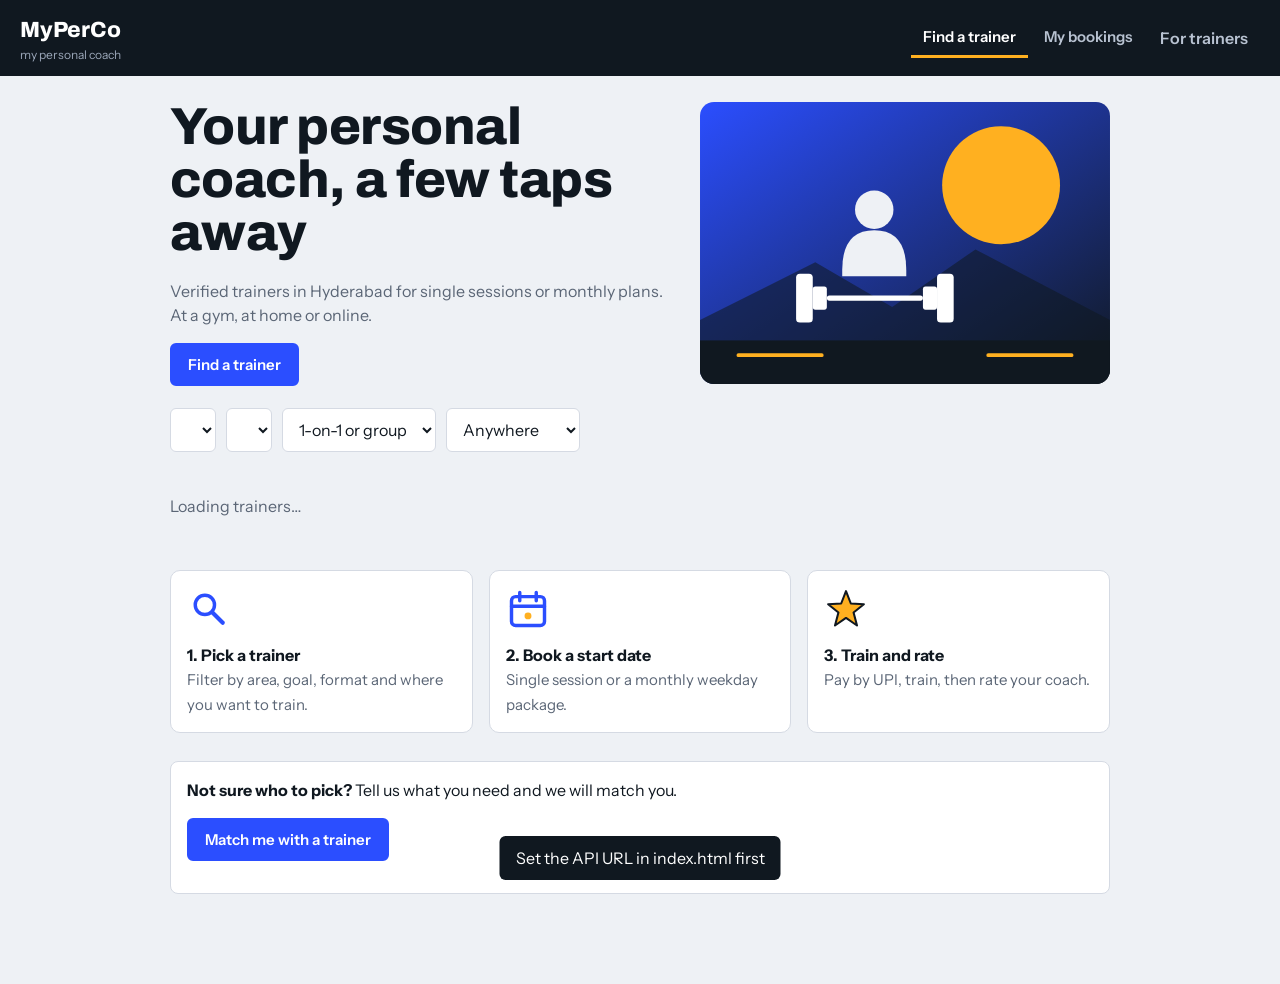
==== index.html @ 5135392a "Add files via upload" ====
<!DOCTYPE html>
<html lang="en">
<head>
<meta charset="utf-8">
<meta name="viewport" content="width=device-width, initial-scale=1">
<title>MyPerCo – my personal coach</title>
<link rel="preconnect" href="https://fonts.googleapis.com">
<link href="https://fonts.googleapis.com/css2?family=Archivo:wght@500;800&family=Instrument+Sans:wght@400;600&display=swap" rel="stylesheet">
<link rel="stylesheet" href="shared.css">
</head>
<body>
<header>
  <div class="logo">MyPerCo<small>my personal coach</small></div>
  <nav id="nav"><button data-v="find">Find a trainer</button><button data-v="mine">My bookings</button><a href="trainer.html">For trainers</a></nav>
</header>
<main id="view"></main>
<dialog id="dlg"></dialog>
<div id="toast" role="status"></div>
<script src="shared.js"></script>
<script>
const WAIVER = `<p><b>MyPerCo client waiver and release (${'DRAFT'} – to be reviewed by a lawyer)</b></p>
<p><b>1. Health declaration.</b> I confirm I am at least 18, in good health, and have no medical condition that makes training unsafe, or I have told my trainer about it and have medical clearance. I will stop and tell my trainer if I feel pain, dizziness or discomfort.</p>
<p><b>2. Assumption of risk.</b> I understand exercise carries risk of injury, including strains, falls, equipment-related injury and, rarely, serious medical events. I take part voluntarily and at my own risk.</p>
<p><b>3. Release.</b> To the fullest extent allowed by law, I release MyPerCo, its operators and the trainer from claims for injury, loss or damage arising from sessions, except where caused by gross negligence or wilful misconduct.</p>
<p><b>4. Emergency.</b> I allow the trainer to call emergency services and my emergency contact if needed.</p>
<p><b>5. Trainers are independent.</b> Trainers are independent professionals vetted by MyPerCo, not employees. Sessions at homes, parks or online take place at my own location and risk.</p>
<p><b>6. Conduct and policies.</b> I will behave respectfully, and I accept the cancellation and package terms shown at booking. My phone number is shared with my trainer only after the booking is accepted.</p>
<p><b>7. Law.</b> Indian law applies, with courts in Hyderabad.</p>`;
function showWaiver() { $('#dlg').innerHTML = WAIVER + `<p><button class="p" onclick="$('#dlg').close()">Close</button></p>`; $('#dlg').showModal(); }

let T = [], creds = {};
const views = { find: vFind, mine: vMine };
function go(v) {
  document.querySelectorAll('#nav button').forEach(b => b.setAttribute('aria-current', b.dataset.v === v));
  views[v]();
  try { history.replaceState(null, '', '#' + v); } catch (e) {}
}
$('#nav').onclick = e => e.target.dataset.v && go(e.target.dataset.v);

/* ---------- Find ---------- */
async function vFind() {
  $('#view').innerHTML = `<section class="hero"><div><h1>Your personal coach, a few taps away</h1><p>Verified trainers in Hyderabad for single sessions or monthly plans. At a gym, at home or online.</p><button class="p" onclick="document.getElementById('fa').scrollIntoView({behavior:'smooth'})">Find a trainer</button></div><img src="img/hero.svg" alt="Trainer and client at a workout session"></section>
  <div class="filters">
    <select id="fa" aria-label="Area"></select><select id="fs" aria-label="Goal"></select>
    <select id="ff" aria-label="Format"><option value="">1-on-1 or group</option>${FORMATS.map(x => `<option>${x}</option>`).join('')}</select>
    <select id="fl" aria-label="Where"><option value="">Anywhere</option>${LOCS.map(x => `<option>${x}</option>`).join('')}</select>
  </div><div id="list"><p class="empty">Loading trainers…</p></div>
  <section class="steps"><div><img src="img/step-1.svg" alt=""><b>1. Pick a trainer</b><span>Filter by area, goal, format and where you want to train.</span></div><div><img src="img/step-2.svg" alt=""><b>2. Book a start date</b><span>Single session or a monthly weekday package.</span></div><div><img src="img/step-3.svg" alt=""><b>3. Train and rate</b><span>Pay by UPI, train, then rate your coach.</span></div></section>
  <div class="box"><b>Not sure who to pick?</b> Tell us what you need and we will match you.
  <p><button class="p" onclick="book('')">Match me with a trainer</button></p></div>`;
  if (!T.length) {
    T = (await api('listTrainers')).trainers;
  }
  const opt = (id, label, key) => { const u = [...new Set(T.flatMap(t => csv(t[key])))].sort(); $(id).innerHTML = `<option value="">${label}</option>` + u.map(x => `<option>${esc(x)}</option>`).join(''); };
  opt('#fa', 'Any area', 'areas'); opt('#fs', 'Any goal', 'specialties');
  ['fa', 'fs', 'ff', 'fl'].forEach(i => $('#' + i).onchange = list); list();
}
function list() {
  const f = { areas: $('#fa').value, specialties: $('#fs').value, formats: $('#ff').value, locations: $('#fl').value };
  const r = T.filter(t => Object.keys(f).every(k => !f[k] || csv(t[k]).includes(f[k])));
  $('#list').innerHTML = r.length ? r.map(t => `<article class="row">
    <img class="av" src="${esc(t.photo || avatar(t.id))}" alt="${esc(t.name)}" onerror="this.onerror=null;this.src='${avatar(t.id)}'">
    <div><h3>${esc(t.name)}</h3><p class="meta">${esc(csv(t.specialties).join(', '))} · ${esc(csv(t.areas).join(', '))}</p>
    <div class="tags">${csv(t.formats).concat(csv(t.locations)).map(x => `<span>${esc(x)}</span>`).join('')}</div>${t.bio ? `<p class="bio">${esc(t.bio)}</p>` : ''}</div>
    <div class="rates"><div class="num">${inr(t.rate_single)}</div><small>per session</small><div class="num">${inr(t.rate_monthly)}</div><small>per month</small></div>
    <div><p class="star">${t.count ? '★ ' + t.rating + ' (' + t.count + ')' : 'New'}</p><button class="p" onclick="book('${t.id}')">Book</button></div></article>`).join('')
    : '<p class="empty"><img class="emptyimg" src="img/empty.svg" alt="">No trainers match these filters yet. Clear a filter or ask us to match you.</p>';
}
function book(id) {
  const t = T.find(x => x.id === id), fm = t ? csv(t.formats) : FORMATS, lc = t ? csv(t.locations) : LOCS;
  $('#dlg').innerHTML = `<h2 style="margin-top:0">${t ? 'Book ' + esc(t.name) : 'Match me with a trainer'}</h2><form id="bf">
  <label>Plan</label><div class="chk"><label><input type="radio" name="bt" value="single" checked>Single session${t ? ' · ' + inr(t.rate_single) : ''}</label><label><input type="radio" name="bt" value="monthly">Monthly package${t ? ' · ' + inr(t.rate_monthly) : ''}</label></div>
  <p class="note" id="pn" hidden>${CFG.monthly_sessions} weekday sessions (Mon–Fri, no public holidays). Unused sessions carry forward for ${CFG.carry_forward_days} days after the package month.</p>
  <div class="grid"><div><label for="bfm">Format</label><select id="bfm" class="w">${fm.map(x => `<option>${esc(x)}</option>`).join('')}</select></div>
  <div><label for="bl">Where</label><select id="bl" class="w">${lc.map(x => `<option>${esc(x)}</option>`).join('')}</select></div>
  <div><label for="ba">Your area</label><select id="ba" class="w">${areas().concat('Other').map(x => `<option>${esc(x)}</option>`).join('')}</select></div>
  <div><label for="bd">First session</label><input id="bd" type="datetime-local" class="w"></div></div>
  <label for="bs">Preferred days and times</label><textarea id="bs" rows="2" placeholder="Weekdays 6–7 am"></textarea>
  <div class="grid"><div><label for="bn">Your name</label><input id="bn" class="w"></div><div><label for="bp">WhatsApp number</label><input id="bp" inputmode="tel" class="w"></div></div>
  <label for="be">Email (for confirmations)</label><input id="be" type="email" class="w">
  <label for="bo">Goals or health notes for your trainer</label><textarea id="bo" rows="2"></textarea>
  <p class="note">${policy()}</p>
  <label style="font-weight:400"><input type="checkbox" id="bw"> I have read and accept the <a href="#" onclick="showWaiver();return false">waiver</a></label>
  <p style="display:flex;gap:10px;margin-top:18px"><button class="p" type="submit">Send request</button><button class="s" type="button" onclick="$('#dlg').close()">Cancel</button></p></form>`;
  $('#dlg').showModal();
  document.querySelectorAll('input[name=bt]').forEach(r => r.onchange = () => $('#pn').hidden = r.value !== 'monthly' || !r.checked);
  $('#bf').onsubmit = async e => {
    e.preventDefault();
    const r = await api('createBooking', { trainer_id: id, type: document.querySelector('input[name=bt]:checked').value, format: val('bfm'), location_mode: val('bl'), area: val('ba'), start_at: val('bd'), slots: val('bs'), client_name: val('bn'), client_phone: val('bp'), client_email: val('be'), notes: val('bo'), waiver_ok: $('#bw').checked });
    creds.cphone = val('bp');
    $('#dlg').innerHTML = `<h2 style="margin-top:0">Request sent</h2><p>${r.trainer_name ? esc(r.trainer_name) + ' has your request. Once they accept, you will see the UPI payment details in My bookings.' : 'We will match you with a trainer and get back to you.'}</p>
    ${r.trainer_phone ? `<p><a href="${wa(r.trainer_phone, 'Hi, I just sent a booking request on MyPerCo.')}" target="_blank" rel="noopener">Say hi on WhatsApp</a></p>` : ''}
    <p><button class="p" onclick="$('#dlg').close();go('mine')">See my bookings</button></p>`;
  };
}

/* ---------- My bookings ---------- */
function vMine() {
  $('#view').innerHTML = `<h1>My bookings</h1><p>Enter the number you booked with.</p>
  <p><input id="mp" inputmode="tel" placeholder="WhatsApp number" value="${esc(creds.cphone || '')}"> <button class="p" id="mg">Show bookings</button></p><div id="ml"></div>`;
  $('#mg').onclick = async () => {
    creds.cphone = val('mp');
    const r = (await api('myBookings', { phone: creds.cphone })).bookings;
    $('#ml').innerHTML = r.length ? r.map(mineCard).join('') : '<p class="empty"><img class="emptyimg" src="img/empty.svg" alt="">No bookings found for this number.</p>';
  };
  if (creds.cphone) $('#mg').click();
}
function mineCard(b) {
  const upi = CFG.upi_id ? `upi://pay?pa=${encodeURIComponent(CFG.upi_id)}&pn=MyPerCo&am=${b.price}&cu=INR&tn=${encodeURIComponent('Booking ' + b.id)}` : '';
  const cancellable = ['Requested', 'Accepted', 'Needs assignment'].includes(b.status) && !Number(b.sessions_used);
  return `<div class="box"><b>${esc(b.trainer_name || 'Waiting for a trainer match')}</b> · ${planName(b)} · ${esc(b.format)} · ${esc(b.location_mode)}
    <p class="meta">First session ${dt(b.start_at)} · ${inr(b.price)}${b.type === 'monthly' ? ` · ${b.sessions_used}/${b.sessions_total} sessions used${b.valid_until ? ' · valid until ' + d0(b.valid_until) : ''}` : ''}</p>
    <p class="st ${b.status}">${b.status} <span class="${b.payment_status}">· Payment ${b.payment_status}</span></p>
    ${b.status === 'Accepted' && b.payment_status === 'Unpaid' && b.price ? `<div class="note">Pay ${inr(b.price)} by UPI to confirm.
      ${upi ? `<a href="${upi}">Pay with UPI app</a> · UPI ID: <b>${esc(CFG.upi_id)}</b>` : 'Ask support for the UPI ID.'}
      ${CFG.support_phone ? ` · <a href="${wa(CFG.support_phone, 'Hi, I paid ' + b.price + ' for booking ' + b.id)}" target="_blank" rel="noopener">I have paid</a>` : ''}</div>` : ''}
    ${b.trainer_phone && b.status === 'Accepted' ? `<a href="${wa(b.trainer_phone, 'Hi ' + b.trainer_name + ', confirming my MyPerCo booking.')}" target="_blank" rel="noopener">Message ${esc(b.trainer_name)}</a> ` : ''}
    ${b.status === 'Cancelled' && Number(b.refund_amt) ? `<p class="meta">Refund: ${inr(b.refund_amt)} (${b.payment_status === 'Refunded' ? 'sent' : 'being processed'})</p>` : ''}
    ${Number(b.sessions_used) >= 1 && !b.rated ? `<p>Rate your trainer: ${[1, 2, 3, 4, 5].map(n => `<button class="s" onclick="rate('${b.id}',${n})" aria-label="${n} stars">${n}★</button>`).join(' ')}</p>` : ''}
    ${b.rated ? '<p class="meta">Thanks for rating.</p>' : ''}
    ${cancellable ? `<button class="s d" onclick="cancelAsk('${b.id}')">Cancel booking</button>` : ''}</div>`;
}
function cancelAsk(id) {
  $('#dlg').innerHTML = `<h2 style="margin-top:0">Cancel this booking?</h2><p>${policy()}</p><p><button class="p d" style="background:var(--bad);border-color:var(--bad)" id="cy">Yes, cancel</button> <button class="s" onclick="$('#dlg').close()">Keep it</button></p>`;
  $('#dlg').showModal();
  $('#cy').onclick = async () => { const r = await api('cancelBooking', { booking_id: id, phone: creds.cphone }); $('#dlg').close(); toast(r.refund ? 'Cancelled. Refund due: ' + inr(r.refund) : 'Cancelled'); $('#mg').click(); };
}
async function rate(id, n) { await api('rate', { booking_id: id, phone: creds.cphone, rating: n }); toast('Thanks for rating'); $('#mg').click(); }

loadCfg().then(() => go(location.hash.slice(1) in views ? location.hash.slice(1) : 'find'));
</script>
</body>
</html>
---- shared.css ----
:root{--ink:#101820;--paper:#eef1f5;--card:#fff;--blue:#2b4eff;--amber:#ffb020;--line:#d5dae3;--mute:#5b6676;--ok:#0f7b4f;--bad:#b3261e;--f:'Instrument Sans',system-ui,sans-serif}
*{box-sizing:border-box}
body{margin:0;background:var(--paper);color:var(--ink);font:400 16px/1.5 var(--f)}
h1,h2,h3,.num,.logo{font-family:Archivo,'Arial Narrow',sans-serif;letter-spacing:-.01em}
header{background:var(--ink);color:#fff;padding:14px 20px;display:flex;flex-wrap:wrap;gap:12px 28px;align-items:center}
.logo{font-weight:800;font-size:22px;margin-right:auto}.logo small{display:block;font:400 12px var(--f);color:#9aa6b8;letter-spacing:0}
nav{display:flex;gap:4px;flex-wrap:wrap}
nav button{background:none;border:0;color:#b8c2d1;font:600 15px var(--f);padding:8px 12px;cursor:pointer;border-bottom:3px solid transparent}
nav button[aria-current=true]{color:#fff;border-color:var(--amber)}
main{max-width:980px;margin:0 auto;padding:24px 20px 80px}
h1{font-size:clamp(30px,6vw,52px);line-height:1.02;margin:8px 0 20px;font-weight:800}
h2{font-size:26px;margin:28px 0 12px}
.filters{display:flex;flex-wrap:wrap;gap:10px;margin-bottom:18px}
select,input,textarea{font:inherit;padding:10px 12px;border:1px solid var(--line);border-radius:6px;background:#fff;color:var(--ink);min-width:0}
textarea,.w{width:100%}
label{display:block;font-weight:600;font-size:14px;margin:12px 0 4px}
.chk label{display:inline-flex;gap:6px;align-items:center;font-weight:400;margin:0 14px 4px 0}
button.p,button.s{font:600 15px var(--f);padding:10px 16px;border-radius:6px;cursor:pointer;border:2px solid var(--blue)}
button.p{background:var(--blue);color:#fff}button.s{background:none;color:var(--blue)}button.d{border-color:var(--bad);color:var(--bad)}
:focus-visible{outline:3px solid var(--amber);outline-offset:2px}
.row{display:grid;grid-template-columns:76px 1fr auto auto;gap:8px 22px;align-items:center;padding:18px 0;border-top:1px solid var(--line)}
.av{width:76px;height:76px;border-radius:8px;background:var(--ink);color:var(--amber);display:grid;place-items:center;font:800 26px Archivo,sans-serif;object-fit:cover}
.row h3{margin:0;font-size:22px}
.meta,.bio{margin:2px 0;color:var(--mute);font-size:15px}
.tags span{display:inline-block;background:#dfe5f3;border-radius:4px;padding:1px 8px;margin:4px 6px 0 0;font-size:13px}
.rates{text-align:right}.num{font-size:28px;font-weight:800;line-height:1}
.rates small{display:block;color:var(--mute);margin-bottom:6px}
.star{color:#b87400;font-weight:600}
.box{background:var(--card);border:1px solid var(--line);border-radius:8px;padding:16px;margin:10px 0}
.st{font-weight:600}.Accepted,.Completed,.Paid,.Live{color:var(--ok)}.Declined,.Cancelled,.Rejected{color:var(--bad)}.Requested,.Pending,.Unpaid{color:#8a5a00}
.grid{display:grid;grid-template-columns:1fr 1fr;gap:0 16px}
.note{background:#fff7e0;border-left:4px solid var(--amber);padding:8px 12px;font-size:14px;margin:10px 0}
.ck{columns:2;font-size:14px}.ck label{display:flex;gap:6px;font-weight:400;margin:2px 0;break-inside:avoid}
dialog{border:0;border-radius:10px;padding:22px;width:min(580px,94vw);max-height:90vh;box-shadow:0 20px 60px #0006}
dialog::backdrop{background:#101820aa}
#toast{position:fixed;left:50%;bottom:20px;transform:translateX(-50%);background:var(--ink);color:#fff;padding:10px 16px;border-radius:6px;display:none;z-index:9;max-width:90vw}
a{color:var(--blue);font-weight:600}.empty{color:var(--mute);padding:24px 0}
@media(max-width:760px){.row{grid-template-columns:64px 1fr}.row>:nth-child(n+3){grid-column:1/-1}.rates{text-align:left}.grid,.ck{grid-template-columns:1fr;columns:1}}
@media(prefers-reduced-motion:no-preference){dialog[open]{animation:in .18s ease-out}@keyframes in{from{opacity:0;transform:translateY(8px)}}}
header a{color:#b8c2d1;font-weight:600;text-decoration:none;padding:8px 12px}header a:hover{color:#fff}
footer{max-width:980px;margin:0 auto;padding:0 20px 40px;color:var(--mute);font-size:14px}

.hero{display:grid;grid-template-columns:1.1fr .9fr;gap:28px;align-items:center;margin-bottom:22px}
.hero h1{margin-top:0}.hero p{color:var(--mute);margin:0 0 16px;max-width:46ch}.hero img{width:100%;height:auto;display:block;border-radius:14px}
.band{margin:0 0 22px}.band img{width:100%;height:auto;max-height:200px;object-fit:cover;border-radius:14px;display:block}
.steps{display:grid;grid-template-columns:repeat(3,1fr);gap:16px;margin:28px 0}
.steps div{background:var(--card);border:1px solid var(--line);border-radius:10px;padding:16px}.steps img{width:44px;height:44px}.steps b{display:block;margin-top:6px}.steps span{color:var(--mute);font-size:15px}
.emptyimg{display:block;width:120px;margin:0 0 6px;opacity:.8}
img.av.sm{width:48px;height:48px;border-radius:8px;vertical-align:middle;margin-right:8px;object-fit:cover}
@media(max-width:760px){.hero,.steps{grid-template-columns:1fr}.hero img{order:-1}}
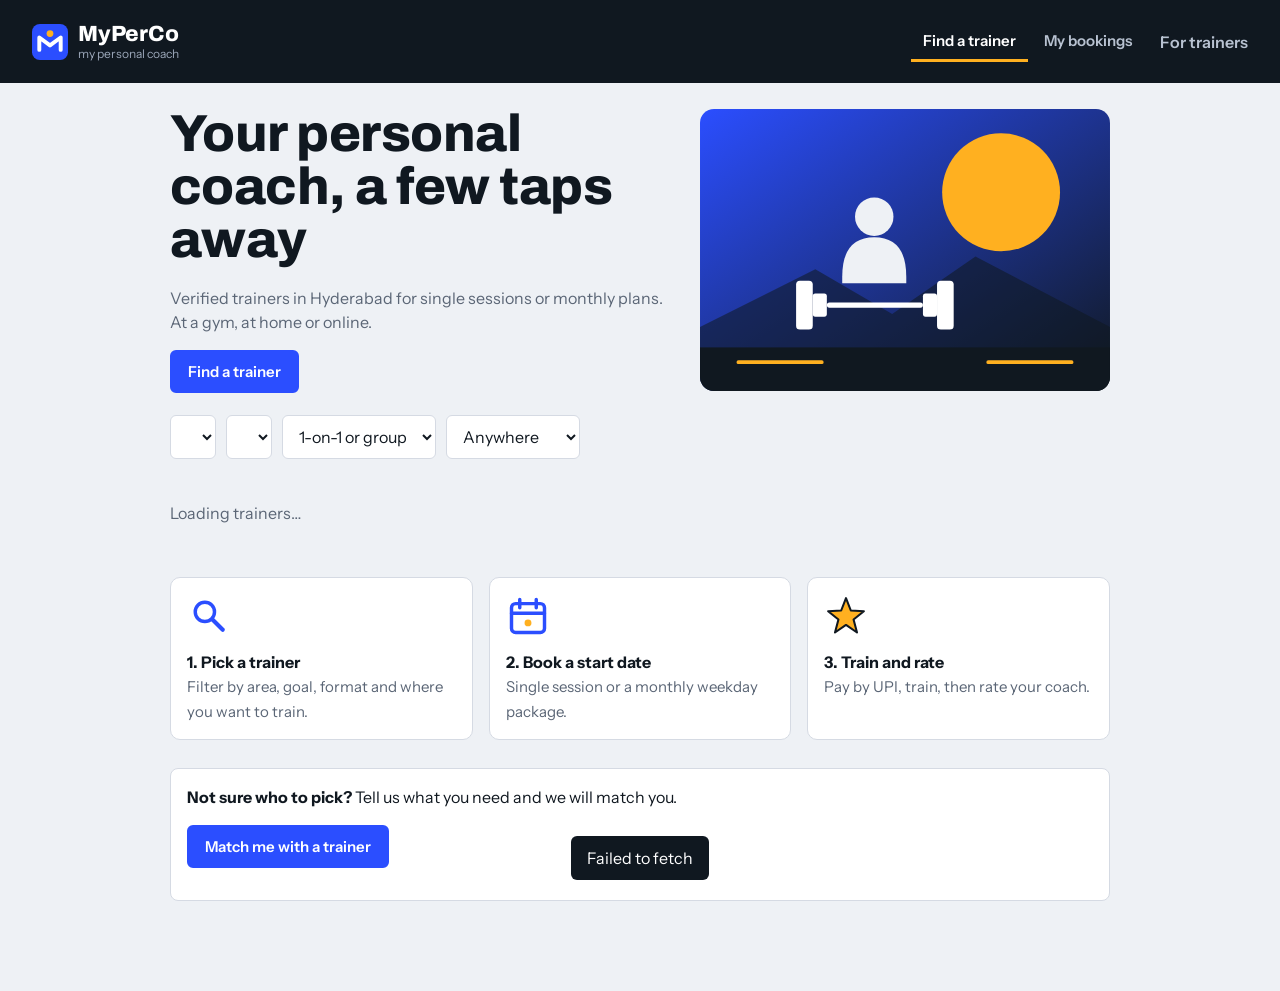
==== commit 37ccc0fa: "Add MyPerCo logo, favicon and F45-adapted pre-exercise waiver" ====
--- a/index.html
+++ b/index.html
@@ -6,11 +6,12 @@
 <title>MyPerCo – my personal coach</title>
 <link rel="preconnect" href="https://fonts.googleapis.com">
 <link href="https://fonts.googleapis.com/css2?family=Archivo:wght@500;800&family=Instrument+Sans:wght@400;600&display=swap" rel="stylesheet">
+<link rel="icon" href="img/favicon.svg" type="image/svg+xml">
 <link rel="stylesheet" href="shared.css">
 </head>
 <body>
 <header>
-  <div class="logo">MyPerCo<small>my personal coach</small></div>
+  <a class="logo" href="index.html"><img src="img/logo-mark.svg" alt=""><span>MyPerCo<small>my personal coach</small></span></a>
   <nav id="nav"><button data-v="find">Find a trainer</button><button data-v="mine">My bookings</button><a href="trainer.html">For trainers</a></nav>
 </header>
 <main id="view"></main>
@@ -18,15 +19,36 @@
 <div id="toast" role="status"></div>
 <script src="shared.js"></script>
 <script>
-const WAIVER = `<p><b>MyPerCo client waiver and release (${'DRAFT'} – to be reviewed by a lawyer)</b></p>
-<p><b>1. Health declaration.</b> I confirm I am at least 18, in good health, and have no medical condition that makes training unsafe, or I have told my trainer about it and have medical clearance. I will stop and tell my trainer if I feel pain, dizziness or discomfort.</p>
-<p><b>2. Assumption of risk.</b> I understand exercise carries risk of injury, including strains, falls, equipment-related injury and, rarely, serious medical events. I take part voluntarily and at my own risk.</p>
-<p><b>3. Release.</b> To the fullest extent allowed by law, I release MyPerCo, its operators and the trainer from claims for injury, loss or damage arising from sessions, except where caused by gross negligence or wilful misconduct.</p>
-<p><b>4. Emergency.</b> I allow the trainer to call emergency services and my emergency contact if needed.</p>
-<p><b>5. Trainers are independent.</b> Trainers are independent professionals vetted by MyPerCo, not employees. Sessions at homes, parks or online take place at my own location and risk.</p>
-<p><b>6. Conduct and policies.</b> I will behave respectfully, and I accept the cancellation and package terms shown at booking. My phone number is shared with my trainer only after the booking is accepted.</p>
-<p><b>7. Law.</b> Indian law applies, with courts in Hyderabad.</p>`;
-function showWaiver() { $('#dlg').innerHTML = WAIVER + `<p><button class="p" onclick="$('#dlg').close()">Close</button></p>`; $('#dlg').showModal(); }
+const CONSENT = `I, the undersigned, confirm that the information I have provided is accurate to the best of my knowledge. I understand that personal training can be physically demanding and may involve periods of intense exercise. I agree to tell my trainer immediately about any discomfort, pain or change in my health during a session. I acknowledge that exercise carries inherent risks and I take part voluntarily and assume responsibility for my own actions and their consequences. I understand that MyPerCo, its management and its independent trainers are not responsible for any accident or injury during sessions, whether at a gym or studio, at my home or park, or online, except where caused by gross negligence or wilful misconduct. I am 18 or older, and I allow my trainer to contact my emergency contact and emergency services if needed. My health details are shared only with my assigned trainer and MyPerCo admin.`;
+function waiverStep(id, base) {
+  const sel = (i, o) => `<select id="${i}" class="w">${o.map(x => `<option>${esc(x)}</option>`).join('')}</select>`;
+  $('#dlg').innerHTML = `<h2 style="margin-top:0">Pre-exercise waiver</h2><p class="meta">Your trainer sees this to train you safely.</p><form id="wf">
+  <div class="grid"><div><label for="wd">Date of birth</label><input id="wd" type="date" class="w" required></div>
+  <div><label for="wg">Gender</label>${sel('wg', ['Female', 'Male', 'Other', 'Prefer not to say'])}</div></div>
+  <label for="we">Emergency contact (name and number)</label><input id="we" class="w" required>
+  <label>Have you ever been diagnosed with, or experienced, any of these?</label>${checks('wc', COND)}
+  <input id="wo" class="w" placeholder="Any other medical conditions">
+  <label for="wm">Medications, supplements or over-the-counter drugs (if any)</label><textarea id="wm" rows="2"></textarea>
+  <label for="wi">Recent injuries or surgeries (if any)</label><textarea id="wi" rows="2"></textarea>
+  <div class="grid"><div><label for="wf2">Days per week you exercise (last 6 months)</label>${sel('wf2', ['0', '1', '2', '3', '4', '5', '6', '7'])}</div>
+  <div><label for="wl">Current fitness level (1 sedentary – 10 very active)</label>${sel('wl', ['1', '2', '3', '4', '5', '6', '7', '8', '9', '10'])}</div></div>
+  <label for="wx">Training experience (HIIT or similar), if any</label><textarea id="wx" rows="2"></textarea>
+  <div class="grid"><div><label for="ws">Average sleep</label>${sel('ws', ['7–8 hours', 'Under 7 hours', 'Over 8 hours'])}</div>
+  <div><label for="wt">Dietary restrictions or preferences</label><input id="wt" class="w"></div></div>
+  <h3>Informed consent</h3><p style="font-size:14px">${CONSENT}</p>
+  <label for="wn">Type your full name as signature</label><input id="wn" class="w sig" value="${esc(base.client_name)}" required>
+  <label style="font-weight:400"><input type="checkbox" id="wa" required> I have read and agree to the above</label>
+  <p style="display:flex;gap:10px;margin-top:18px"><button class="p" type="submit">Agree and send request</button><button class="s" type="button" onclick="$('#dlg').close()">Cancel</button></p></form>`;
+  $('#wf').onsubmit = async e => {
+    e.preventDefault();
+    const waiver = { dob: val('wd'), gender: val('wg'), emergency: val('we'), conditions: picks('wc'), other_conditions: val('wo'), meds: val('wm'), injuries: val('wi'), freq: val('wf2'), fitness: val('wl'), experience: val('wx'), sleep: val('ws'), diet: val('wt'), signed_name: val('wn'), signed_at: new Date().toISOString(), agree: $('#wa').checked };
+    const r = await api('createBooking', { ...base, waiver });
+    creds.cphone = base.client_phone;
+    $('#dlg').innerHTML = `<h2 style="margin-top:0">Request sent</h2><p>${r.trainer_name ? esc(r.trainer_name) + ' has your request. Once they accept, you will see the UPI payment details in My bookings.' : 'We will match you with a trainer and get back to you.'}</p>
+    ${r.trainer_phone ? `<p><a href="${wa(r.trainer_phone, 'Hi, I just sent a booking request on MyPerCo.')}" target="_blank" rel="noopener">Say hi on WhatsApp</a></p>` : ''}
+    <p><button class="p" onclick="$('#dlg').close();go('mine')">See my bookings</button></p>`;
+  };
+}
 
 let T = [], creds = {};
 const views = { find: vFind, mine: vMine };
@@ -78,19 +100,14 @@
   <label for="bs">Preferred days and times</label><textarea id="bs" rows="2" placeholder="Weekdays 6–7 am"></textarea>
   <div class="grid"><div><label for="bn">Your name</label><input id="bn" class="w"></div><div><label for="bp">WhatsApp number</label><input id="bp" inputmode="tel" class="w"></div></div>
   <label for="be">Email (for confirmations)</label><input id="be" type="email" class="w">
-  <label for="bo">Goals or health notes for your trainer</label><textarea id="bo" rows="2"></textarea>
+  <label for="bo">Your goals</label><textarea id="bo" rows="2"></textarea>
   <p class="note">${policy()}</p>
-  <label style="font-weight:400"><input type="checkbox" id="bw"> I have read and accept the <a href="#" onclick="showWaiver();return false">waiver</a></label>
-  <p style="display:flex;gap:10px;margin-top:18px"><button class="p" type="submit">Send request</button><button class="s" type="button" onclick="$('#dlg').close()">Cancel</button></p></form>`;
+  <p style="display:flex;gap:10px;margin-top:18px"><button class="p" type="submit">Next: health waiver</button><button class="s" type="button" onclick="$('#dlg').close()">Cancel</button></p></form>`;
   $('#dlg').showModal();
   document.querySelectorAll('input[name=bt]').forEach(r => r.onchange = () => $('#pn').hidden = r.value !== 'monthly' || !r.checked);
-  $('#bf').onsubmit = async e => {
+  $('#bf').onsubmit = e => {
     e.preventDefault();
-    const r = await api('createBooking', { trainer_id: id, type: document.querySelector('input[name=bt]:checked').value, format: val('bfm'), location_mode: val('bl'), area: val('ba'), start_at: val('bd'), slots: val('bs'), client_name: val('bn'), client_phone: val('bp'), client_email: val('be'), notes: val('bo'), waiver_ok: $('#bw').checked });
-    creds.cphone = val('bp');
-    $('#dlg').innerHTML = `<h2 style="margin-top:0">Request sent</h2><p>${r.trainer_name ? esc(r.trainer_name) + ' has your request. Once they accept, you will see the UPI payment details in My bookings.' : 'We will match you with a trainer and get back to you.'}</p>
-    ${r.trainer_phone ? `<p><a href="${wa(r.trainer_phone, 'Hi, I just sent a booking request on MyPerCo.')}" target="_blank" rel="noopener">Say hi on WhatsApp</a></p>` : ''}
-    <p><button class="p" onclick="$('#dlg').close();go('mine')">See my bookings</button></p>`;
+    waiverStep(id, { trainer_id: id, type: document.querySelector('input[name=bt]:checked').value, format: val('bfm'), location_mode: val('bl'), area: val('ba'), start_at: val('bd'), slots: val('bs'), client_name: val('bn'), client_phone: val('bp'), client_email: val('be'), notes: val('bo') });
   };
 }
 
--- a/shared.css
+++ b/shared.css
@@ -3,7 +3,7 @@
 body{margin:0;background:var(--paper);color:var(--ink);font:400 16px/1.5 var(--f)}
 h1,h2,h3,.num,.logo{font-family:Archivo,'Arial Narrow',sans-serif;letter-spacing:-.01em}
 header{background:var(--ink);color:#fff;padding:14px 20px;display:flex;flex-wrap:wrap;gap:12px 28px;align-items:center}
-.logo{font-weight:800;font-size:22px;margin-right:auto}.logo small{display:block;font:400 12px var(--f);color:#9aa6b8;letter-spacing:0}
+.logo{font-weight:800;font-size:22px;margin-right:auto;display:flex;align-items:center;gap:10px;color:#fff;text-decoration:none;line-height:1.1}.logo img{width:36px;height:36px;display:block}.logo small{display:block;font:400 12px var(--f);color:#9aa6b8;letter-spacing:0}
 nav{display:flex;gap:4px;flex-wrap:wrap}
 nav button{background:none;border:0;color:#b8c2d1;font:600 15px var(--f);padding:8px 12px;cursor:pointer;border-bottom:3px solid transparent}
 nav button[aria-current=true]{color:#fff;border-color:var(--amber)}
@@ -48,3 +48,6 @@
 .emptyimg{display:block;width:120px;margin:0 0 6px;opacity:.8}
 img.av.sm{width:48px;height:48px;border-radius:8px;vertical-align:middle;margin-right:8px;object-fit:cover}
 @media(max-width:760px){.hero,.steps{grid-template-columns:1fr}.hero img{order:-1}}
+
+.flag{background:#fff1d6;border-left:4px solid var(--amber);padding:8px 12px;margin:8px 0;font-size:14px}.flag b{color:#8a5a00}.hl{font-size:14px;color:var(--mute)}
+.sig{font-family:'Instrument Sans',cursive;font-style:italic}
